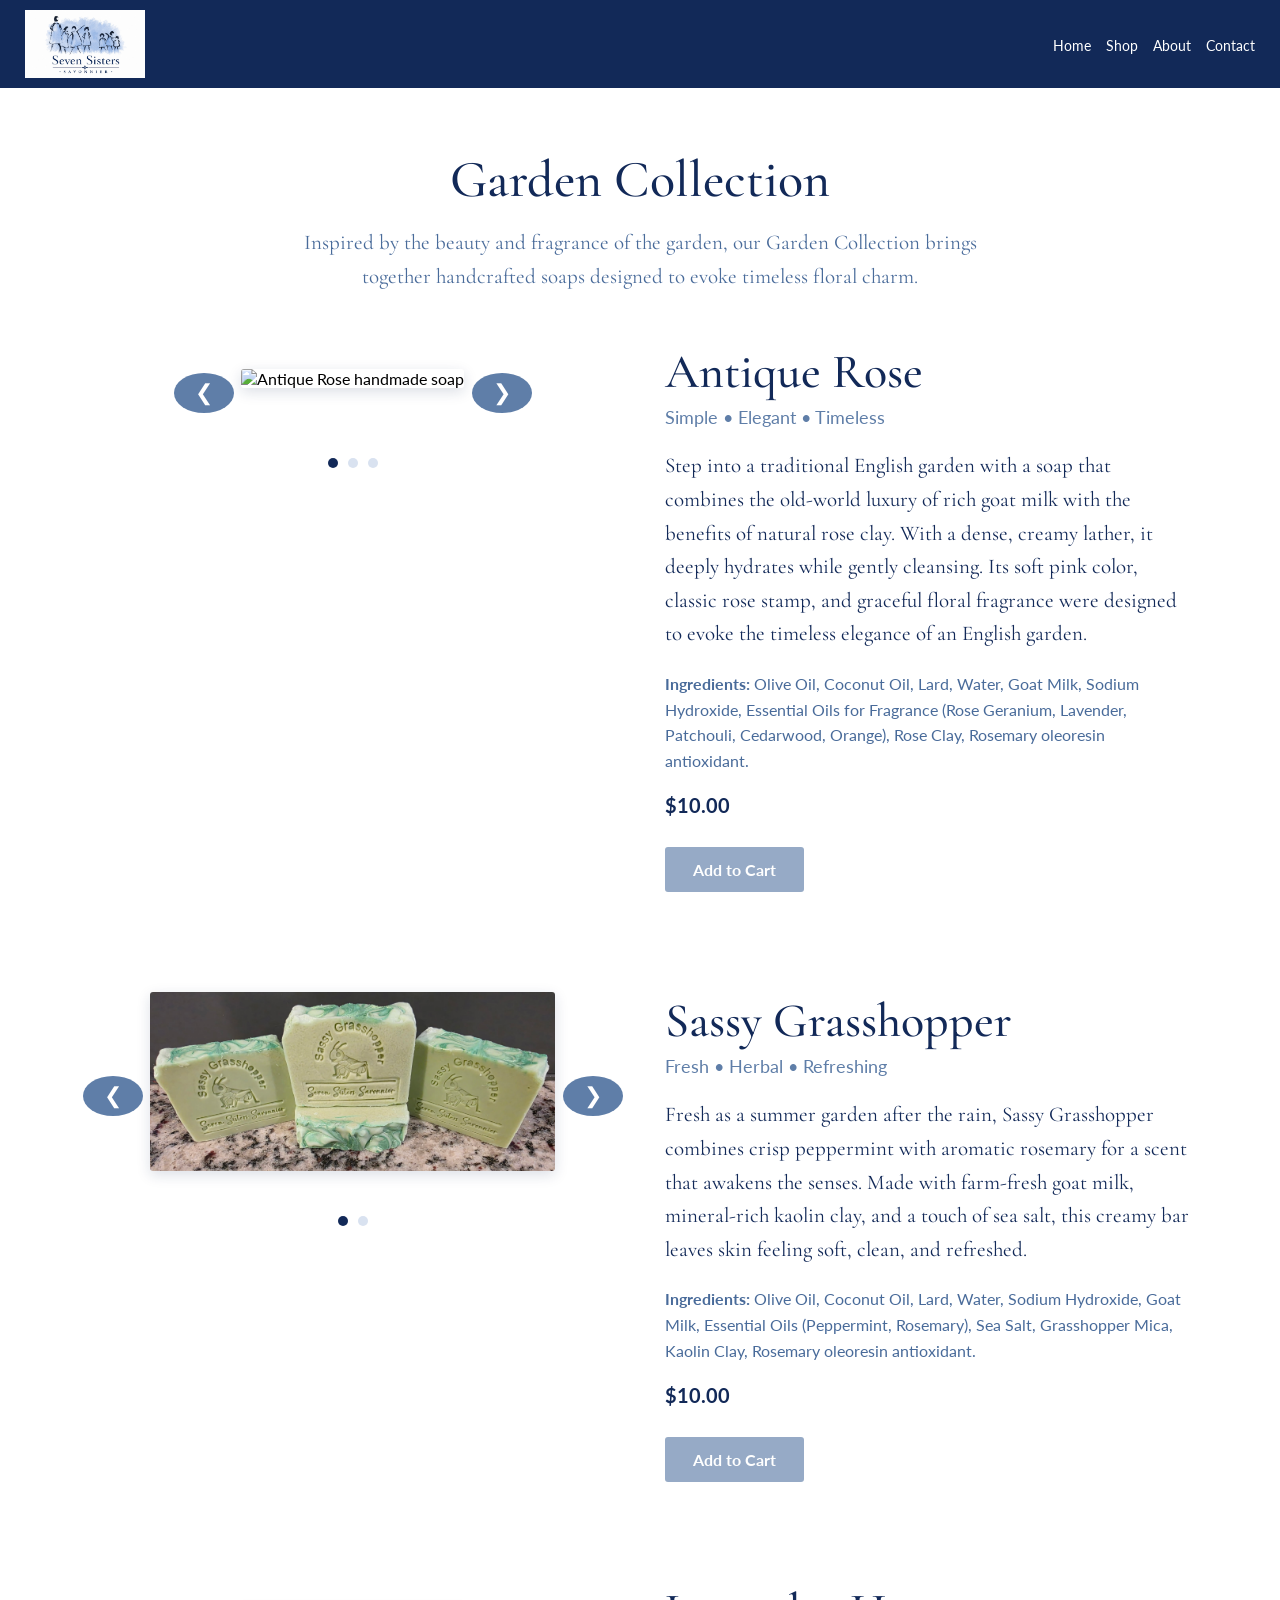
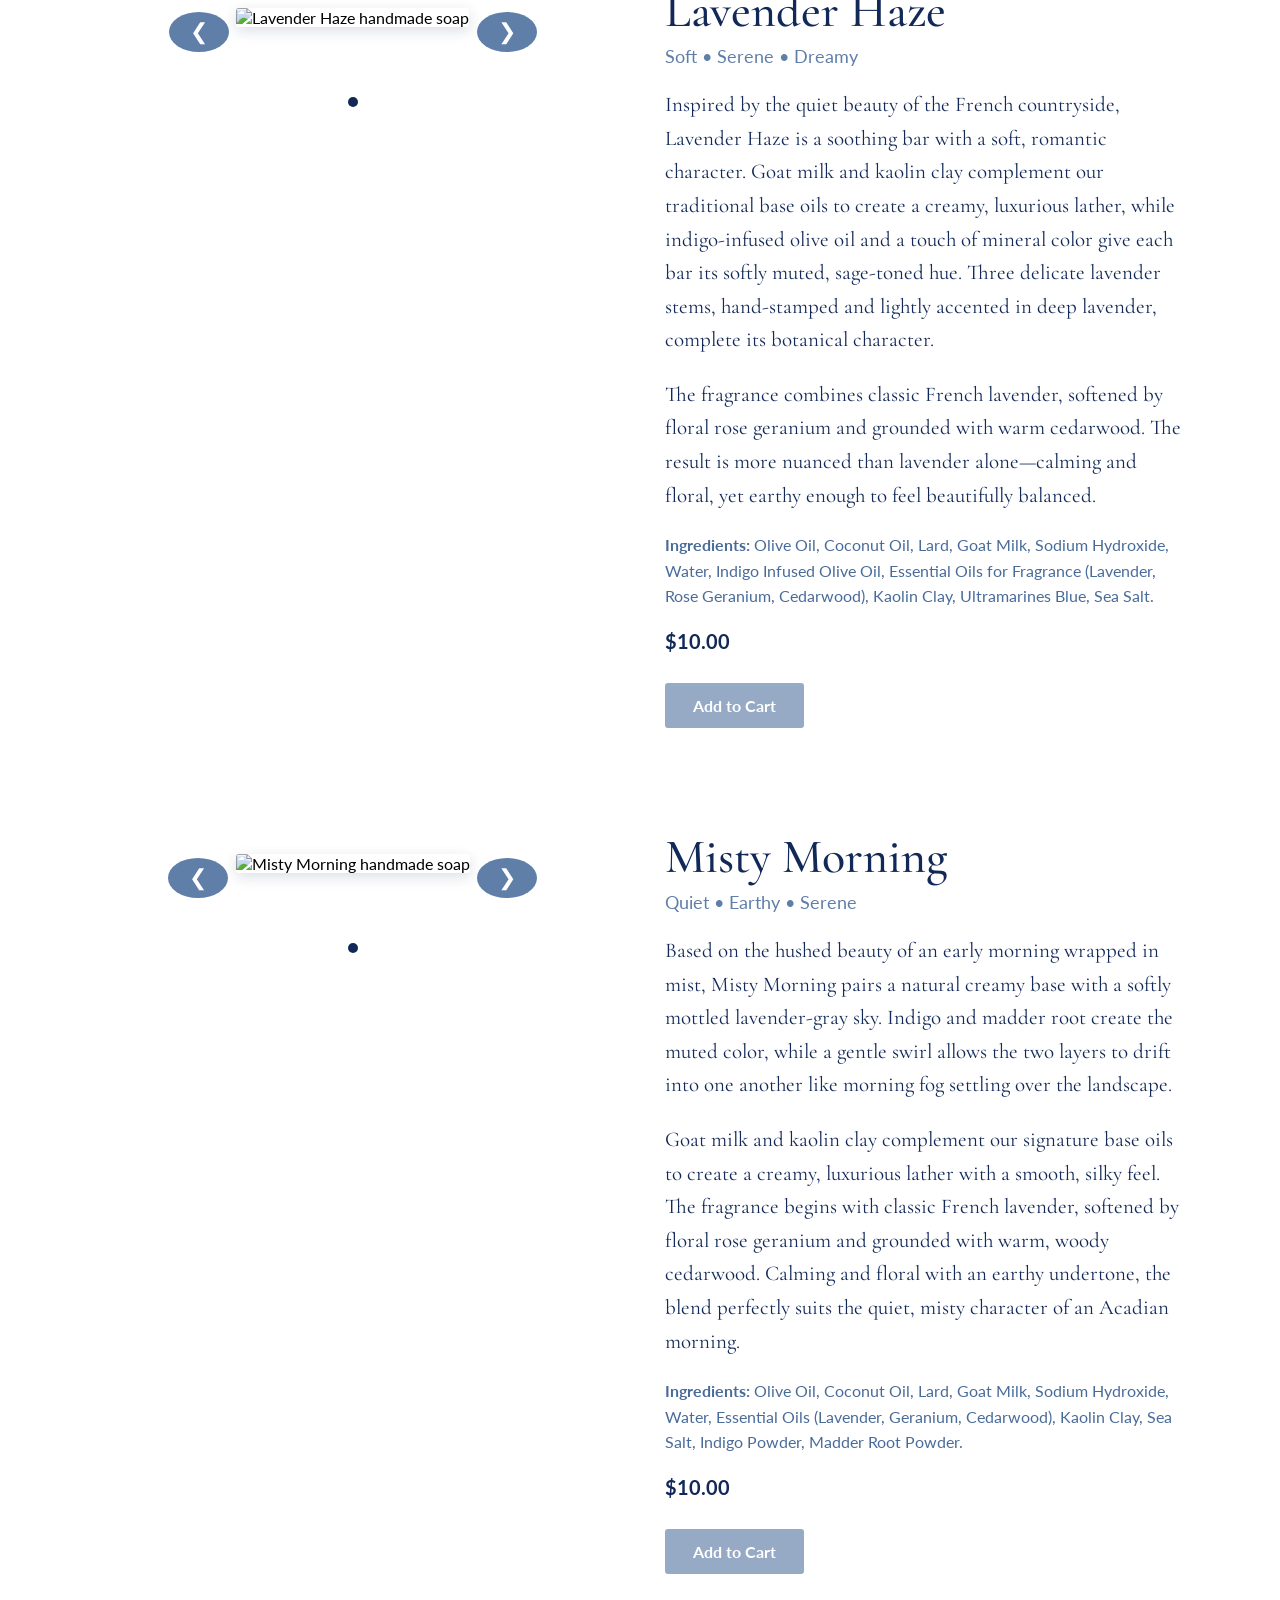
==== garden-collection.html @ ecd96b99 "Add files via upload" ====
<!DOCTYPE html>
<html>
<head>
    <title>Garden Collection | Seven Sisters Savonnier</title>
    <meta name="viewport" content="width=device-width, initial-scale=1.0">

    <link href="https://fonts.googleapis.com/css2?family=Cormorant+Garamond:wght@500;600;700&family=Lato:wght@400;700&display=swap" rel="stylesheet">

    <link rel="stylesheet" href="style.css">
</head>

<body>

<nav class="secondary-nav">
    <img src="images/logo.jpg" alt="Seven Sisters Savonnier logo" class="logo">

    <ul>
        <li><a href="index.html">Home</a></li>
        <li><a href="shop.html">Shop</a></li>
        <li><a href="index.html#seven-sisters-difference">About</a></li>
        <li><a href="index.html#contact">Contact</a></li>
    </ul>
</nav>

<section class="collection-page">

    <h1>Garden Collection</h1>

    <p class="collection-intro">
        Inspired by the beauty and fragrance of the garden, our Garden Collection
        brings together handcrafted soaps designed to evoke timeless floral charm.
    </p>
 <div class="collection-soap">
    <div class="soap-gallery">

    <button class="soap-gallery-arrow soap-gallery-prev" type="button" aria-label="Previous photo">
        &#10094;
    </button>

        <div class="soap-gallery-image">
             <img src="images/antique-rose3.jpg" alt="Antique Rose handmade soap">
        </div>
        <div class="soap-gallery-dots">
             <button type="button" class="soap-gallery-dot active" aria-label="Show photo 1"></button>
             <button type="button" class="soap-gallery-dot" aria-label="Show photo 2"></button>
             <button type="button" class="soap-gallery-dot" aria-label="Show photo 3"></button>
        </div>

    <button class="soap-gallery-arrow soap-gallery-next" type="button" aria-label="Next photo">
        &#10095;
    </button>

    </div>

    <div class="collection-soap-info">
        <h2>Antique Rose</h2>

        <p class="product-tagline">Simple • Elegant • Timeless</p>

        <p class="shop-description">
            Step into a traditional English garden with a soap that combines
            the old-world luxury of rich goat milk with the benefits of natural 
            rose clay. With a dense, creamy lather, it deeply hydrates while 
            gently cleansing. Its soft pink color, classic rose stamp, and 
            graceful floral fragrance were designed to evoke the timeless elegance
            of an English garden.
        </p>

        <p class="ingredients">
              <strong>Ingredients:</strong>
                 Olive Oil, Coconut Oil, Lard, Water, Goat Milk, Sodium Hydroxide,
                 Essential Oils for Fragrance (Rose Geranium, Lavender, Patchouli,
                Cedarwood, Orange), Rose Clay, Rosemary oleoresin antioxidant.
        </p>

        <p class="price">$10.00</p>
        <button class="add-to-cart" type="button" disabled>
              Add to Cart
        </button>
    </div>
 </div>
 <div class="collection-soap">

    <div class="soap-gallery">

        <button class="soap-gallery-arrow soap-gallery-prev"
                type="button" aria-label="Previous photo">
            &#10094;
        </button>

        <div class="soap-gallery-image">
            <img src="images/sassy-grasshopper.jpeg"
                 alt="Sassy Grasshopper handmade soap">
        </div>

        <button class="soap-gallery-arrow soap-gallery-next"
                type="button" aria-label="Next photo">
            &#10095;
        </button>

        <div class="soap-gallery-dots">
            <button type="button" class="soap-gallery-dot active"
                    aria-label="Show photo 1"></button>
            <button type="button" class="soap-gallery-dot"
                    aria-label="Show photo 2"></button>
        </div>

    </div>

    <div class="collection-soap-info">
        <h2>Sassy Grasshopper</h2>

        <p class="product-tagline">Fresh • Herbal • Refreshing</p>

        <p class="shop-description">
            Fresh as a summer garden after the rain, Sassy Grasshopper
            combines crisp peppermint with aromatic rosemary for a scent
            that awakens the senses. Made with farm-fresh goat milk,
            mineral-rich kaolin clay, and a touch of sea salt, this creamy
            bar leaves skin feeling soft, clean, and refreshed.
        </p>

        <p class="ingredients">
            <strong>Ingredients:</strong>
            Olive Oil, Coconut Oil, Lard, Water, Sodium Hydroxide,
            Goat Milk, Essential Oils (Peppermint, Rosemary), Sea Salt,
            Grasshopper Mica, Kaolin Clay, Rosemary oleoresin antioxidant.
        </p>

        <p class="price">$10.00</p>

        <button class="add-to-cart" type="button" disabled>
            Add to Cart
        </button>
    </div>

 </div>
 
 <div class="collection-soap">

    <div class="soap-gallery">

        <button class="soap-gallery-arrow soap-gallery-prev"
                type="button" aria-label="Previous photo">
            &#10094;
        </button>

        <div class="soap-gallery-image">
            <img src="images/lavender-haze.jpg"
                 alt="Lavender Haze handmade soap">
        </div>

        <button class="soap-gallery-arrow soap-gallery-next"
                type="button" aria-label="Next photo">
            &#10095;
        </button>

        <div class="soap-gallery-dots">
            <button type="button" class="soap-gallery-dot active"
                    aria-label="Show photo 1"></button>
        </div>

    </div>

    <div class="collection-soap-info">
        <h2>Lavender Haze</h2>

        <p class="product-tagline">Soft • Serene • Dreamy</p>

        <p class="shop-description">
            Inspired by the quiet beauty of the French countryside,
            Lavender Haze is a soothing bar with a soft, romantic
            character. Goat milk and kaolin clay complement our
            traditional base oils to create a creamy, luxurious lather,
            while indigo-infused olive oil and a touch of mineral color
            give each bar its softly muted, sage-toned hue. Three delicate
            lavender stems, hand-stamped and lightly accented in deep
            lavender, complete its botanical character.
        </p>

        <p class="shop-description">
            The fragrance combines classic French lavender, softened
            by floral rose geranium and grounded with warm cedarwood.
            The result is more nuanced than lavender alone—calming and
            floral, yet earthy enough to feel beautifully balanced.
        </p>

        <p class="ingredients">
            <strong>Ingredients:</strong>
            Olive Oil, Coconut Oil, Lard, Goat Milk, Sodium Hydroxide,
            Water, Indigo Infused Olive Oil, Essential Oils for Fragrance
            (Lavender, Rose Geranium, Cedarwood), Kaolin Clay,
            Ultramarines Blue, Sea Salt.
        </p>

        <p class="price">$10.00</p>

        <button class="add-to-cart" type="button" disabled>
            Add to Cart
        </button>
    </div>

 </div>
 
<div class="collection-soap">

    <div class="soap-gallery">

        <button class="soap-gallery-arrow soap-gallery-prev"
                type="button" aria-label="Previous photo">
            &#10094;
        </button>

        <div class="soap-gallery-image">
            <img src="images/misty-morning.jpg"
                 alt="Misty Morning handmade soap">
        </div>

        <button class="soap-gallery-arrow soap-gallery-next"
                type="button" aria-label="Next photo">
            &#10095;
        </button>

        <div class="soap-gallery-dots">
            <button type="button" class="soap-gallery-dot active"
                    aria-label="Show photo 1"></button>
        </div>

    </div>

    <div class="collection-soap-info">
        <h2>Misty Morning</h2>

        <p class="product-tagline">Quiet • Earthy • Serene</p>

        <p class="shop-description">
            Based on the hushed beauty of an early morning wrapped in mist,
            Misty Morning pairs a natural creamy base with a softly mottled
            lavender-gray sky. Indigo and madder root create the muted color,
            while a gentle swirl allows the two layers to drift into one
            another like morning fog settling over the landscape.
        </p>

        <p class="shop-description">
            Goat milk and kaolin clay complement our signature base oils to
            create a creamy, luxurious lather with a smooth, silky feel.
            The fragrance begins with classic French lavender, softened by
            floral rose geranium and grounded with warm, woody cedarwood.
            Calming and floral with an earthy undertone, the blend perfectly
            suits the quiet, misty character of an Acadian morning.
        </p>

        <p class="ingredients">
            <strong>Ingredients:</strong>
            Olive Oil, Coconut Oil, Lard, Goat Milk, Sodium Hydroxide,
            Water, Essential Oils (Lavender, Geranium, Cedarwood),
            Kaolin Clay, Sea Salt, Indigo Powder, Madder Root Powder.
        </p>

        <p class="price">$10.00</p>

        <button class="add-to-cart" type="button" disabled>
            Add to Cart
        </button>
    </div>

</div>

</section>

<script>
    document.querySelectorAll('.soap-gallery').forEach((gallery) => {
               const productName = gallery.closest('.collection-soap')
            .querySelector('.collection-soap-info h2')
            .textContent.trim();

        let soapPhotos;

        if (productName === 'Antique Rose') {
            soapPhotos = [
                'images/antique-rose3.jpg',
                'images/antique-rose.jpg',
                'images/antique-rose2.jpeg'
            ];
        } else if (productName === 'Sassy Grasshopper') {
            soapPhotos = [
                'images/sassy-grasshopper.jpeg',
                'images/sassy-grasshopper2.jpg'
            ];
        } else if (productName === 'Lavender Haze') {
            soapPhotos = [
                'images/lavender-haze.jpg'
            ];
        }         else if (productName === 'Misty Morning') {
            soapPhotos = [
                'images/misty-morning.jpg'
            ];
        }

        let currentSoapPhoto = 0;

        const soapImage = gallery.querySelector('.soap-gallery-image img');
        const previousButton = gallery.querySelector('.soap-gallery-prev');
        const nextButton = gallery.querySelector('.soap-gallery-next');
        const soapDots = gallery.querySelectorAll('.soap-gallery-dot');

        function showSoapPhoto(index) {
            currentSoapPhoto = index;
            soapImage.src = soapPhotos[index];

            soapDots.forEach((dot, i) => {
                dot.classList.toggle('active', i === index);
            });
        }

        previousButton.addEventListener('click', () => {
            showSoapPhoto(
                (currentSoapPhoto - 1 + soapPhotos.length) % soapPhotos.length
            );
        });

        nextButton.addEventListener('click', () => {
            showSoapPhoto((currentSoapPhoto + 1) % soapPhotos.length);
        });

        soapDots.forEach((dot, i) => {
            dot.addEventListener('click', () => showSoapPhoto(i));
        });

        showSoapPhoto(0);
    });
</script>

</body>
</html>

</body>
</html>
---- style.css ----
body {
    margin: 0;
    font-family:'Lato', sans-serif;
    background-color: #FFFFFF;
}

nav {
    display: flex;
    justify-content: space-between;
    align-items: center;
    background-color: #122958;
    color: #FFFFFF;
    padding: 20px 40px;
    position: sticky;
    top: 0;
    z-index: 1000;
    transition: padding 0.3s ease;
}
nav ul {
    display: flex;
    list-style: none;
    gap: 25px;
    margin: 0;
    padding: 0;
}
nav li {
    font-family: 'Lato', sans-serif;
    font-size: 16px;
}
nav a {
    color: #FFFFFF;
    text-decoration: none;
    font-family: 'Lato', sans-serif;
    font-size: 16px;
}
nav a:hover {
    color: #5F7EA8;
}
.hero {
    text-align:center;
    padding: 50px 20px 25px;
}
.hero h1 {
    color: #122958;
    font-size: 48px;
    font-family: 'Cormorant Garamond', serif;
}
.hero p {
    font-size: 22px;
    color: #496B9A;
}
button {
    margin-top: 30px;
    padding: 15px 30px;
    font-size: 18px;
    background-color: #5F7EA8;
    color: white;
    border: none;
    cursor: pointer;
}
button:hover {
    background-color: #1F3B73;
}
.logo {
    width: 180px;
    height: auto;
    transition: width 0.3s ease;
}
.hero-logo {
    width: 800px;
    height: auto;
    margin-bottom: 20px;
}
.product-card img {
    width: 100%;
    height: 300px;
    object-fit: cover;
}
.product-card {
    text-align: center;
    padding: 20px;
    border: 1px solid #d9e2f0;
    margin: 20px;
    display: flex;
    flex-direction:column;
}
.product-grid {
    display: grid;
    grid-template-columns: repeat(3, 1fr);
    gap: 30px;
    max-width:1200px;
    margin: 0 auto;
}
.product-card h3 {
    font-family: 'Cormorant Garamond', serif;
    color: #122958;
    font-size: 35px;
    margin: 15px 0 5px;
}
.product-card p {
    font-family: 'Lato', sans-serif;
    color: #496B9A;
    font-size: 17px;
    margin: 5px 0 10px;
}
.product-card .description {
    flex: 1;
}
.product-card .price {
    font-family: 'Lato', sans-serif;
    color: #122958;
    font-size: 20px;
    font-weight: 700;
    margin: 10px 0;
}
.product-card button {
    background-color: #5F7EA8;
    color: #ffffff;
    border: none;
    padding: 10px 22px;
    font-size: 16px;
    cursor: pointer;
    margin-top: auto;
}
.product-card button:hover {
    background-color: #122958;
}
.brand-intro {
    text-align: center;
    padding: 35px 20px 60px;
    border-bottom: 3px solid #D9E2F0;
}
.brand-intro h2 {
    font-family: 'Cormorant Garamond', serif;
    color:#122958;
    font-size: 42px;
    margin-bottom: 15px;
}
.brand-intro p {
    font-family: 'Lato', sans-serif;
    color: #496B9A;
    font-size: 18px;
    max-width: 700px;
    margin: 0 auto;
    line-height: 1.6;
}
.brand-intro button {
    background-color: #5F7EA8;
    border: none;
    padding: 12px 26px;
    font-family: 'Lato', sans-serif;
    font-size: 16px;
    cursor: pointer;
    margin-top: 25px;
}
.brand-intro button:hover {
    background-color:#122958;
}
.brand-highlights {
    display:grid;
    grid-template-columns: repeat(3,1fr);
    gap: 40px;
    max-width:900px;
    margin: 40px auto 80px;
    text-align: center;
}
.brand-highlights h3 {
    font-family: 'Cormorant Garamond', serif;
    color: #122958;
    font-size: 30px;
    margin: 0 0 10px;
}
.brand-highlights p {
    font-family: 'Lato', sans-serif;
    color: #496B9A;
    font-size: 16px;
    line-height: 1.6;
    margin: 0;
}
.seven-sisters-difference {
    padding: 80px 40px;
    text-align: left;
    max-width: 1100px;
    margin: 0 auto;
}
.seven-sisters-difference h2 {
    font-family: 'Cormorant Garamond', serif;
    color: #122958;
    font-size: 52px;
    font-weight: 500;
    margin: 0 0 20px;
}
.seven-sisters-difference ul {
    margin: 0;
    padding-left: 45px;
}
.seven-sisters-difference li {
    font-family: 'Cormorant Garamond', serif;
    color:#122958;
    font-size: 24px;
    line-height: 1.5;
}
.contact {
    text-align: center;
    padding: 60px 20px;
    border-top: 3px solid #D9E2F0;
}

.contact h2 {
    font-family: 'Cormorant Garamond', serif;
    color: #122958;
    font-size: 42px;
    margin-bottom: 20px;
}

.contact p {
    font-family: 'Cormorant Garamond', sans-serif;
    color: #496B9A;
    font-size: 18px;
    line-height: 1.8;
}

.contact a {
    color: #5F7EA8;
    text-decoration: none;
}

.contact a:hover {
    color: #122958;
    text-decoration: underline;
}
@media (max-width: 768px) {

    nav {
        flex-direction: column;
        padding: 15px 20px;
    }

    nav ul {
        flex-wrap: wrap;
        justify-content: center;
        gap: 15px;
        margin-top: 15px;
    }

    .logo {
        width: 150px;
    }

    .hero {
        padding: 35px 20px 25px;
    }

    .hero-logo {
        width: 100%;
        max-width: 500px;
    }

    .hero h1 {
        font-size: 38px;
    }

    .hero p {
        font-size: 19px;
    }

    .product-grid {
        grid-template-columns: 1fr;
        gap: 20px;
        padding: 0 20px;
    }

    .product-card {
        margin: 10px 0;
    }

    .seven-sisters-difference {
        padding: 60px 25px;
    }

    .seven-sisters-difference h2 {
        font-size: 42px;
    }

    .seven-sisters-difference li {
        font-size: 21px;
    }
}
.shop-page {
    text-align: center;
    padding: 70px 20px;
}

.shop-page h1 {
    font-family: 'Cormorant Garamond', serif;
    color: #122958;
    font-size: 52px;
    margin-bottom: 15px;
}

.shop-page > p {
    font-family: 'Lato', sans-serif;
    color: #496B9A;
    font-size: 19px;
    max-width: 700px;
    margin: 0 auto;
    line-height: 1.6;
}
.ingredients {
    font-family: 'Lato', sans-serif;
    color: #496B9A;
    font-size: 15px;
    line-height: 1.6;
    margin-top: 20px;
}
.shop-product {
    display: grid;
    grid-template-columns: 1fr 1fr;
    gap: 50px;
    max-width: 1100px;
    margin: 40px auto 80px;
    padding: 0 20px;
    align-items: start;
}

.shop-product img {
    width: 100%;
    max-width: 500px;
    height: auto;
    display: block;
    margin: 0 auto;
}

.shop-product-info h2 {
    font-family: 'Cormorant Garamond', serif;
    color: #122958;
    font-size: 48px;
    margin: 0 0 5px;
}

.shop-product-info .product-tagline {
    font-family: 'Lato', sans-serif;
    color: #5F7EA8;
    font-size: 18px;
    margin: 0 0 20px;
}

.shop-description {
    font-family: 'Cormorant Garamond', sans-serif;
    color: #122958;
    font-size: 25px;
    line-height: 1.7;
    margin-bottom: 18px;
}
@media (max-width: 768px) {

    .shop-product {
        grid-template-columns: 1fr;
        gap: 30px;
        padding: 0 20px;
    }

    .shop-product img {
        max-width: 100%;
    }

    .shop-product-info h2 {
        font-size: 42px;
    }

    .shop-description {
        font-size: 21px;
    }
}    
.shopping-message {
    font-family: 'Cormorant Garamond', serif;
    color: #FFFFFF;
    font-size: 20px;
    font-style: italic;
    margin: 0;
    white-space: nowrap;
    transition: font-size 0.3s ease;
}
.featured-soaps {
    padding: 70px 20px 80px;
    text-align: center;
}

.featured-soaps h2 {
    font-family: 'Cormorant Garamond', serif;
    color: #122958;
    font-size: 48px;
    font-weight: 500;
    margin: 0 0 40px;
}
.custom-soaps {
    text-align: center;
    padding: 60px 20px;
    border-top: 3px solid #D9E2F0;
    border-bottom: 3px solid #D9E2F0;
}

.custom-soaps h2 {
    font-family: 'Cormorant Garamond', serif;
    color: #122958;
    font-size: 46px;
    font-weight: 500;
    margin: 0 0 20px;
}

.custom-soaps p {
    font-family: 'Cormorant Garamond', serif;
    color: #122958;
    font-size: 21px;
    font-weight: 600;
    line-height: 1.6;
    max-width: 750px;
    margin: 0 auto 15px;
}

.custom-soaps .custom-order-note {
    font-weight: 600;
}

.custom-soaps a {
    color: #5F7EA8;
    text-decoration: none;
}

.custom-soaps a:hover {
    color: #122958;
    text-decoration: underline;
}
/* Smaller navigation when scrolling */
nav.scrolled {
    padding: 10px 30px;
}

nav.scrolled .logo {
    width: 120px;
}

nav.scrolled .shopping-message {
    font-size: 16px;
}

nav.scrolled ul {
    gap: 20px;
}

nav.scrolled a {
    font-size: 15px;
}
.collections {
    text-align: center;
    padding: 45px 15px 70px;
}

.collections h2 {
    font-family: 'Cormorant Garamond', serif;
    color: #122958;
    font-size: 42px;
    margin-bottom: 30px;
}

.collection-carousel {
    display: grid;
    grid-template-columns: 50px minmax(0, 1fr) 50px;
    align-items: center;
    gap: 15px;
    max-width: 600px;
    margin: 0 auto;
}

.collection-card-wrapper {
    width: 100%;
    height: 280px;
    display: flex;
    align-items: flex-start;
    justify-content: center;
}

.collection-card {
    display: block;
    width: 100%;
    max-width: 280px;
    height: 280px;
    background-color: #FFFFFF;
    border: 1px solid #D9E2F0;
    box-shadow: 0 10px 20px rgba(18, 41, 88, 0.20);
    text-decoration: none;
    transition: transform 0.2s ease, box-shadow 0.2s ease;
}

.collection-card h3 {
    font-family: 'Cormorant Garamond', serif;
    color: #122958;
    font-size: 30px;
    line-height: 1.05;
    margin: 15px 10px;
}

.collection-card img {
    display: block;
    width: 100%;
    height: 175px;
    object-fit: contain;
}

.collection-card:hover {
    transform: translateY(-5px);
    box-shadow: 0 15px 28px rgba(18, 41, 88, 0.28);
}

.collection-arrow {
    width: 45px;
    height: 45px;
    border: none;
    border-radius: 50%;
    background-color: #5F7EA8;
    color: #FFFFFF;
    font-size: 25px;
    cursor: pointer;
    display: flex;
    align-items: center;
    justify-content: center;
}

.collection-arrow:hover {
    background-color: #122958;
}
.secondary-nav {
    padding: 10px 25px;
}

.secondary-nav .logo {
    width: 120px;
}

.secondary-nav ul {
    gap: 15px;
}

.secondary-nav a {
    font-size: 14px;
}
.collection-page {
    text-align: center;
    padding: 60px 20px 80px;
}

.collection-page h1 {
    font-family: 'Cormorant Garamond', serif;
    color: #122958;
    font-size: 52px;
    font-weight: 500;
    margin: 0 0 15px;
}

.collection-intro {
    font-family: 'Cormorant Garamond', serif;
    color: #496B9A;
    font-size: 21px;
    line-height: 1.6;
    max-width: 700px;
    margin: 0 auto 50px;
}

.collection-soap {
    display: grid;
    grid-template-columns: 1fr 1fr;
    gap: 50px;
    max-width: 1100px;
    margin: 0 auto 100px;
    padding: 0 20px;
    align-items: start;
}

.collection-soap img {
    width: 100%;
    max-width: 500px;
    height: auto;
    display: block;
    margin: 0 auto;
}

.collection-soap-info {
    text-align: left;
}

.collection-soap-info h2 {
    font-family: 'Cormorant Garamond', serif;
    color: #122958;
    font-size: 48px;
    font-weight: 500;
    margin: 0 0 5px;
}

.collection-soap-info .product-tagline {
    font-family: 'Lato', sans-serif;
    color: #5F7EA8;
    font-size: 18px;
    margin: 0 0 20px;
}

.collection-soap-info .shop-description {
    font-family: 'Cormorant Garamond', serif;
    color: #122958;
    font-size: 21px;
    line-height: 1.6;
    margin-bottom: 20px;
}

.collection-soap-info .ingredients {
    font-family: 'Lato', sans-serif;
    color: #496B9A;
    font-size: 16px;
    line-height: 1.6;
}

.collection-soap-info .price {
    font-family: 'Lato', sans-serif;
    color: #122958;
    font-size: 20px;
    font-weight: 700;
    margin-top: 20px;
}
.soap-gallery {
    display: grid;
    grid-template-columns: 45px minmax(0, 1fr) 45px;
    grid-template-rows: auto auto;
    align-items: center;
    column-gap: 15px;
    row-gap: 0;
    max-width: 560px;
    margin: 0 auto;
}

.soap-gallery-image {
    grid-column: 2;
    grid-row: 1;
    width: 100%;
    min-width: 0;
}

.soap-gallery-image img {
    display: block;
    width: 100%;
    height: auto;
    max-height: 350px;
    object-fit: contain;
    box-shadow: 0 4px 14px rgba(18, 41, 88, 0.15);
    border-radius: 3px;
}

.soap-gallery-arrow {
    width: 40px;
    height: 40px;
    border: none;
    border-radius: 50%;
    background-color: #5F7EA8;
    color: #FFFFFF;
    font-size: 22px;
    cursor: pointer;
    display: flex;
    align-items: center;
    justify-content: center;
    justify-self: center;
    align-self: center;
    grid-row: 1;
    z-index: 2;
}

.soap-gallery-prev {
    grid-column: 1;
}

.soap-gallery-next {
    grid-column: 3;
}

.soap-gallery-arrow:hover {
    background-color: #122958;
}

.soap-gallery-dots {
    grid-column: 2;
    grid-row: 2;
    display: flex;
    justify-content: center;
    gap: 10px;
    margin-top: 15px;
}

.soap-gallery-dot {
    width: 10px;
    height: 10px;
    padding: 0;
    border: none;
    border-radius: 50%;
    background-color: #D9E2F0;
    cursor: pointer;
}

.soap-gallery-dot.active {
    background-color: #122958;
}
.add-to-cart {
    display: inline-block;
    background-color: #5F7EA8;
    color: #FFFFFF;
    font-family: 'Lato', sans-serif;
    font-size: 16px;
    font-weight: 700;
    padding: 13px 28px;
    border: none;
    border-radius: 3px;
    margin-top: 10px;
    opacity: 0.65;
    cursor: not-allowed;
}
@media (max-width: 768px) {

    .secondary-nav {
        padding: 10px 15px;
    }

    .secondary-nav .logo {
        width: 120px;
    }

    .secondary-nav ul {
        gap: 12px;
        margin-top: 10px;
    }

    .secondary-nav a {
        font-size: 14px;
    }

    .collection-carousel {
        grid-template-columns: 40px minmax(0, 1fr) 40px;
        gap: 8px;
    }

    .collection-card-wrapper {
        height: 330px;
    }

    .collection-card {
        height: 330px;
        max-width: 100%;
    }

    .collection-card h3 {
        font-size: 25px;
        margin: 10px 6px;
    }

    .collection-card img {
        height: 245px;
    }

    .collection-arrow {
        width: 40px;
        height: 40px;
        font-size: 22px;
    }
   .collection-page {
    padding: 45px 20px 60px;
}

.collection-page h1 {
    font-size: 42px;
}

.collection-intro {
    font-size: 19px;
}

.collection-soap {
    grid-template-columns: 1fr;
    gap: 30px;
    padding: 0 20px;
}

.collection-soap-info {
    text-align: center;
}

.collection-soap-info h2 {
    font-size: 40px;
}

.collection-soap-info .shop-description {
    font-size: 20px;
} 
.soap-gallery {
    grid-template-columns: 30px minmax(0, 1fr) 30px;
    column-gap: 12px;
    width: 100%;
    box-sizing: border-box;
}

.soap-gallery-arrow {
    width: 35px;
    height: 35px;
    font-size: 20px;
}
}
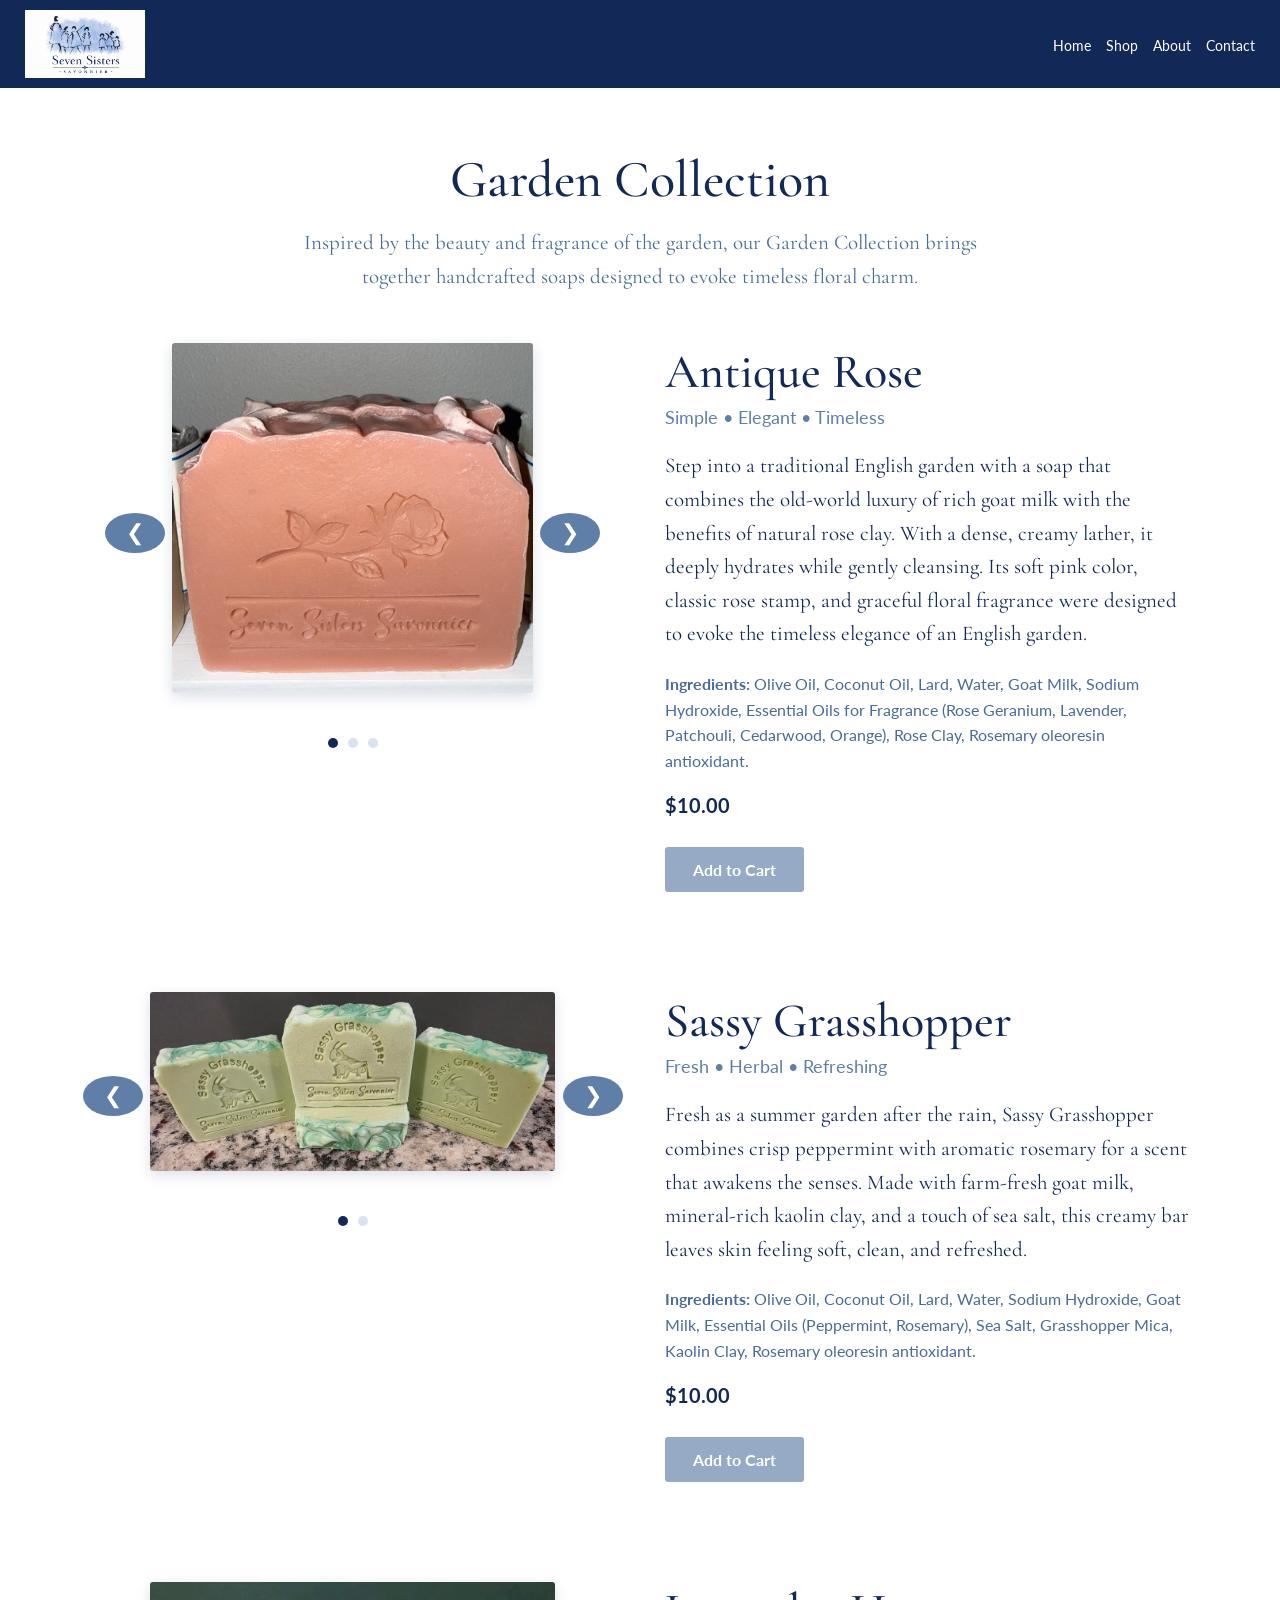
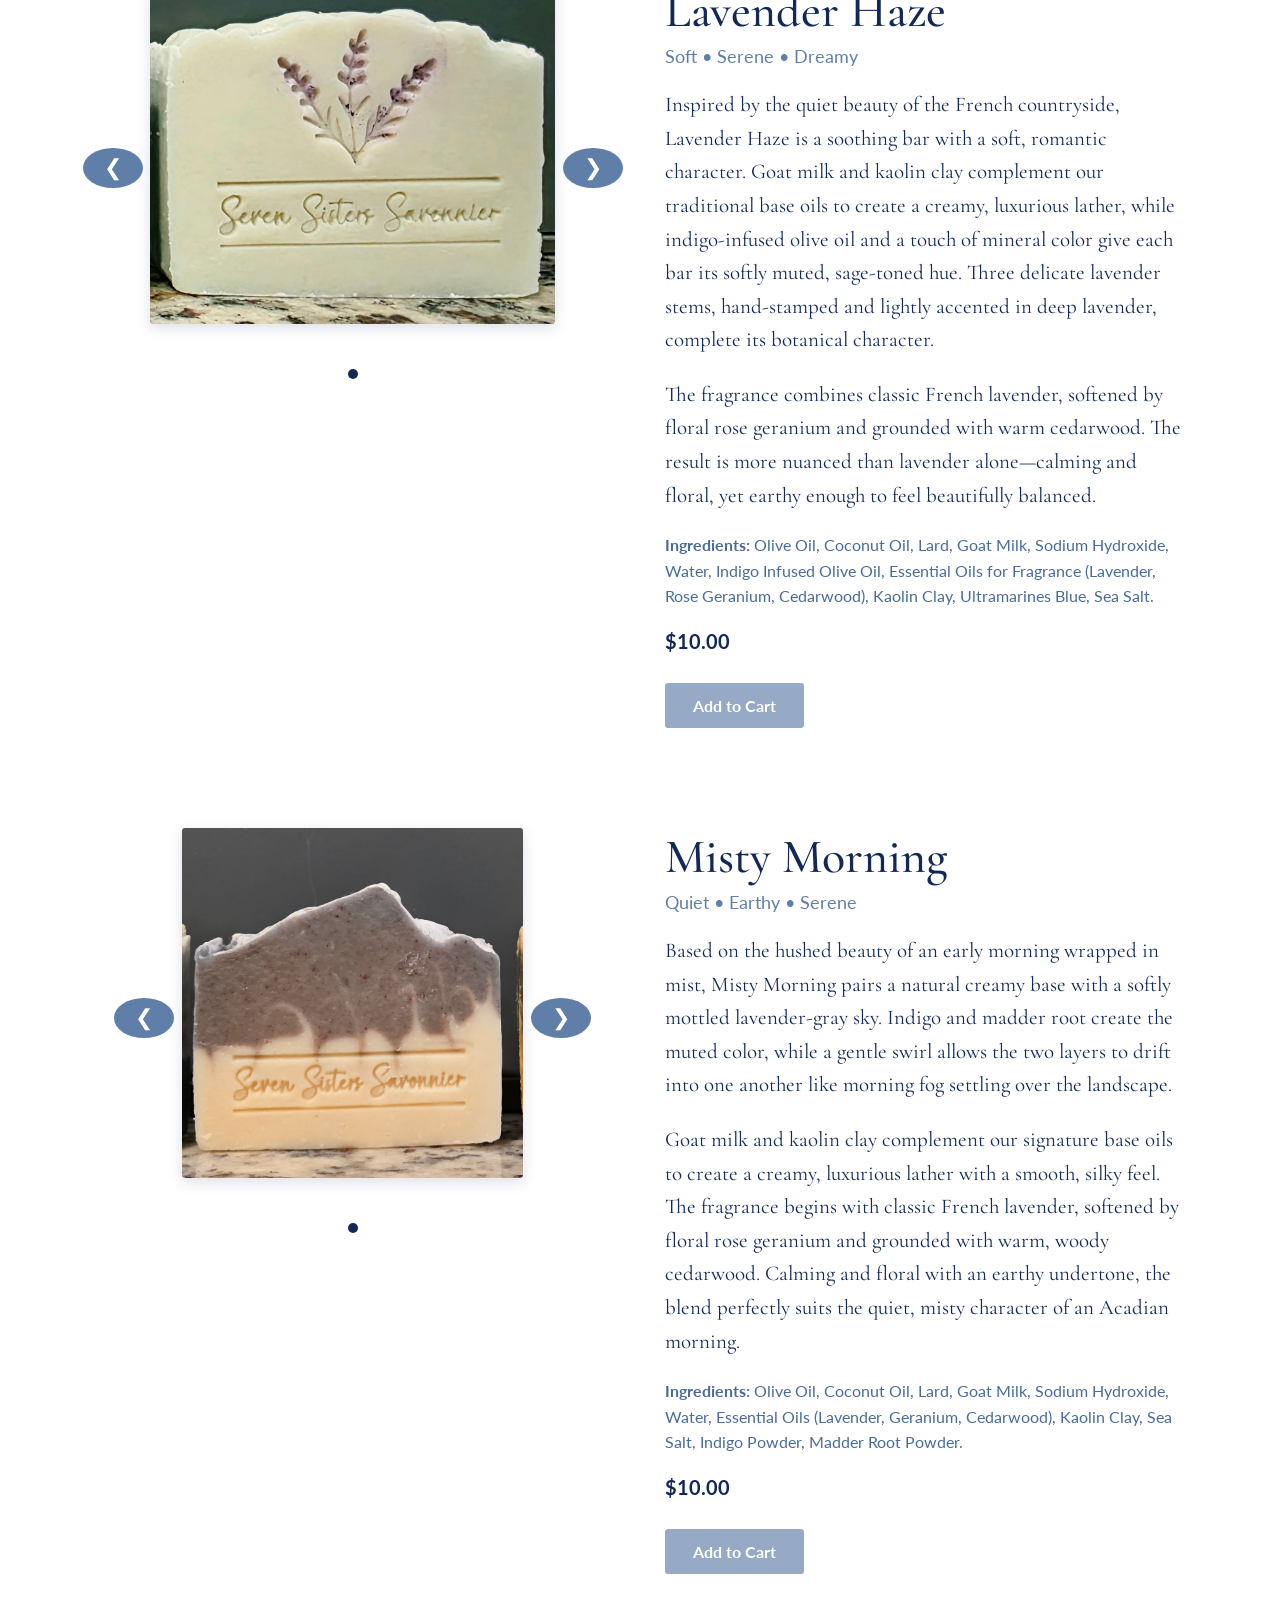
==== commit 802ab311: "Fix HTML entities and formatting in garden-collection.html The file was modified to correct HTML ent" ====
--- a/garden-collection.html
+++ b/garden-collection.html
@@ -280,7 +280,7 @@
             soapPhotos = [
                 'images/antique-rose3.jpg',
                 'images/antique-rose.jpg',
-                'images/antique-rose2.jpeg'
+                'images/antique-rose2.jpg'
             ];
         } else if (productName === 'Sassy Grasshopper') {
             soapPhotos = [
@@ -335,4 +335,4 @@
 </html>
 
 </body>
-</html>+</html>
